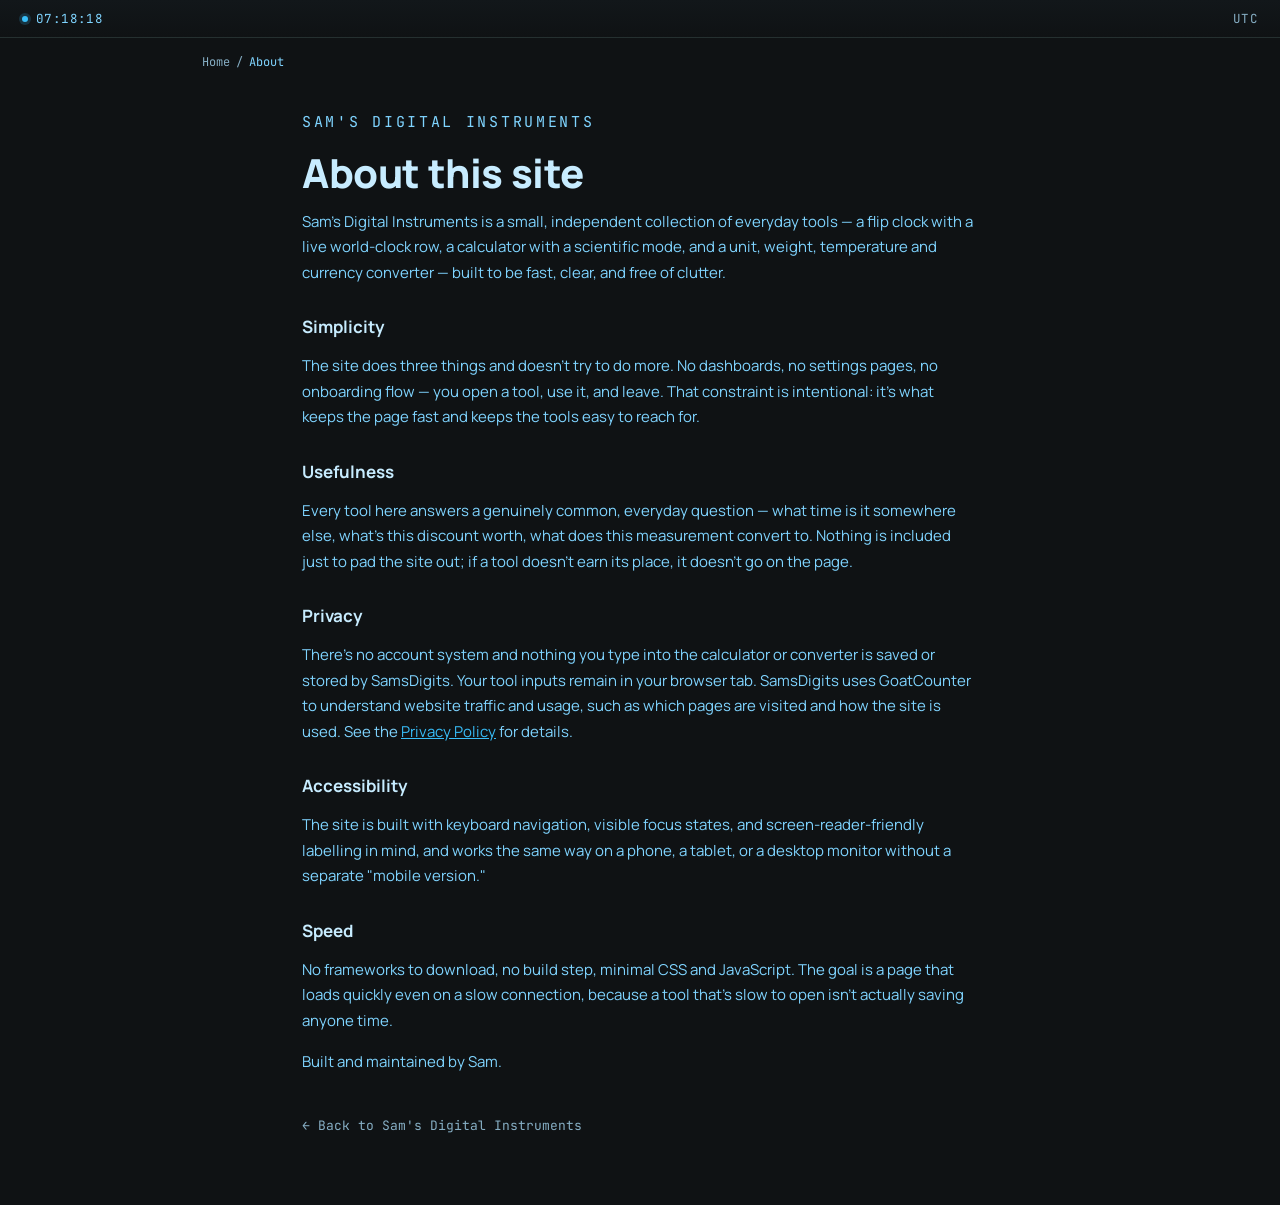
==== about.html @ b217ac49 "Add SamsDigits Digital Instruments production site" ====
<!DOCTYPE html>
<html lang="en">
<head>
<script data-goatcounter="https://samsdigits.goatcounter.com/count"
        async src="//gc.zgo.at/count.js"></script>

<script>
  window.dataLayer = window.dataLayer || [];
</script>
<meta charset="UTF-8">
<meta name="viewport" content="width=device-width, initial-scale=1.0">
<title>About — Sam's Digital Instruments</title>
<meta name="description" content="About Sam's Digital Instruments — a free, privacy-friendly clock, calculator, and converter, and the design philosophy behind it.">
<meta name="robots" content="index, follow">
<link rel="canonical" href="https://samsdigitalinstruments.pages.dev/about.html">
<link rel="preconnect" href="https://fonts.googleapis.com">
<link href="https://fonts.googleapis.com/css2?family=JetBrains+Mono:wght@400;500;700&family=Manrope:wght@400;500;600;700;800&display=swap" rel="stylesheet">
<link rel="stylesheet" href="styles.css">
</head>
<body>
  <div class="statusbar">
    <div class="live"><span class="dot"></span><span id="statusTime">--:--:--</span></div>
    <div id="statusZone">local time</div>
  </div>
  <nav class="breadcrumb"><a href="index.html">Home</a><span class="sep">/</span><span class="current">About</span></nav>

  <div class="page-wrap">
    <p class="wordmark">Sam's Digital Instruments</p>
    <h1>About this site</h1>
    <p>Sam's Digital Instruments is a small, independent collection of everyday tools — a flip clock with a live world-clock row, a calculator with a scientific mode, and a unit, weight, temperature and currency converter — built to be fast, clear, and free of clutter.</p>

    <h2>Simplicity</h2>
    <p>The site does three things and doesn't try to do more. No dashboards, no settings pages, no onboarding flow — you open a tool, use it, and leave. That constraint is intentional: it's what keeps the page fast and keeps the tools easy to reach for.</p>

    <h2>Usefulness</h2>
    <p>Every tool here answers a genuinely common, everyday question — what time is it somewhere else, what's this discount worth, what does this measurement convert to. Nothing is included just to pad the site out; if a tool doesn't earn its place, it doesn't go on the page.</p>

    <h2>Privacy</h2>
    <p>There's no account system and nothing you type into the calculator or converter is saved or stored by SamsDigits. Your tool inputs remain in your browser tab. SamsDigits uses GoatCounter to understand website traffic and usage, such as which pages are visited and how the site is used. See the <a href="privacy.html">Privacy Policy</a> for details.</p>

    <h2>Accessibility</h2>
    <p>The site is built with keyboard navigation, visible focus states, and screen-reader-friendly labelling in mind, and works the same way on a phone, a tablet, or a desktop monitor without a separate "mobile version."</p>

    <h2>Speed</h2>
    <p>No frameworks to download, no build step, minimal CSS and JavaScript. The goal is a page that loads quickly even on a slow connection, because a tool that's slow to open isn't actually saving anyone time.</p>

    <p>Built and maintained by Sam.</p>
    <a class="back" href="index.html">← Back to Sam's Digital Instruments</a>
  </div>

<script>
function pad(n){ return n.toString().padStart(2,'0'); }
function updateStatus(){
  const now = new Date();
  document.getElementById('statusTime').textContent = `${pad(now.getHours())}:${pad(now.getMinutes())}:${pad(now.getSeconds())}`;
  try{ document.getElementById('statusZone').textContent = Intl.DateTimeFormat().resolvedOptions().timeZone; }catch(e){}
}
setInterval(updateStatus, 1000);
updateStatus();
</script>
</body>
</html>
---- styles.css ----
/* Sam's Digital Instruments — shared styles across all pages */
:root{
  --bg: #0f1214;
  --panel: #161b1c;
  --panel-2: #1c2324;
  --panel-3: #222a2b;
  --line: #253030;
  --text: #7FD4FF;
  --text-strong: #C7ECFF;
  --text-dim: #86AEC4;
  --accent: #38BDF8;
  --accent-ink: #041c2b;
  --mono: 'JetBrains Mono', monospace;
  --sans: 'Manrope', sans-serif;
}
*{ box-sizing:border-box; }
html,body{
  margin:0; padding:0; background:var(--bg); color:var(--text);
  font-family:var(--sans); -webkit-font-smoothing:antialiased;
}
body{ min-height:100vh; display:flex; flex-direction:column; }
a{ color:var(--accent); }
a:focus-visible, button:focus-visible, select:focus-visible, input:focus-visible{
  outline:2px solid var(--accent); outline-offset:2px;
}

/* ---- status bar ---- */
.statusbar{
  display:flex; align-items:center; justify-content:space-between;
  padding:10px 22px; border-bottom:1px solid var(--line);
  background:linear-gradient(180deg, #12171a, #0f1214);
  font-family:var(--mono); font-size:12.5px; color:var(--text-dim);
  letter-spacing:.03em;
}
.statusbar .live{ display:flex; align-items:center; gap:8px; color:var(--text); }
.dot{ width:6px; height:6px; border-radius:50%; background:var(--accent);
  box-shadow:0 0 0 3px rgba(56,189,248,0.18); animation:pulse 2s infinite ease-in-out; }
@keyframes pulse{ 0%,100%{opacity:1;} 50%{opacity:.35;} }

/* ---- breadcrumb ---- */
.breadcrumb{
  max-width:920px; margin:0 auto; width:100%; padding:16px 22px 0;
  font-family:var(--mono); font-size:12px; color:var(--text-dim);
}
.breadcrumb a{ color:var(--text-dim); text-decoration:none; }
.breadcrumb a:hover{ color:var(--text-strong); text-decoration:underline; }
.breadcrumb .sep{ margin:0 6px; }
.breadcrumb .current{ color:var(--text); }

/* ---- header / hero ---- */
header.hero{ padding:24px 22px 18px; max-width:920px; margin:0 auto; width:100%; }
.wordmark{ font-family:var(--mono); font-size:13px; letter-spacing:.18em; color:var(--accent); text-transform:uppercase; margin:0 0 10px; }
h1{ font-family:var(--sans); font-weight:800; font-size:clamp(26px,4.2vw,40px); margin:0 0 8px; line-height:1.05; letter-spacing:-0.01em; color:var(--text-strong); }
.sub{ color:var(--text); font-size:15px; max-width:60ch; line-height:1.5; margin:0; }

main{ flex:1; max-width:920px; margin:0 auto; padding:10px 22px 60px; width:100%;
      display:flex; flex-direction:column; gap:28px; }

.section-label{ font-family:var(--mono); font-size:12px; font-weight:400; letter-spacing:.14em; text-transform:uppercase; color:var(--text-dim); margin:0 0 12px; }

.panel{ background:var(--panel); border:1px solid var(--line); border-radius:16px; padding:26px; }

.prose{ max-width:760px; }
.prose p{ color:var(--text); font-size:14.5px; line-height:1.75; margin:0 0 14px; }
.prose p:last-child{ margin-bottom:0; }

.info-block{ max-width:760px; margin-top:16px; }
.info-block p{ color:var(--text); font-size:14px; line-height:1.65; margin:0 0 10px; }
.info-block p:last-child{ margin-bottom:0; }

/* ---- directory / featured tool cards (homepage) ---- */
.tool-directory{ display:grid; grid-template-columns:repeat(auto-fit,minmax(240px,1fr)); gap:18px; }
.tool-card{
  background:var(--panel); border:1px solid var(--line); border-radius:16px;
  padding:22px; display:flex; flex-direction:column; gap:10px; text-decoration:none;
  transition:border-color .15s ease;
}
.tool-card:hover{ border-color:var(--accent); }
.tool-card .cat{ font-family:var(--mono); font-size:11px; letter-spacing:.08em; text-transform:uppercase; color:var(--accent); }
.tool-card h2{ color:var(--text-strong); font-size:19px; margin:0; }
.tool-card p{ color:var(--text); font-size:14px; line-height:1.6; margin:0; }
.tool-card .go{ color:var(--text-dim); font-family:var(--mono); font-size:12.5px; margin-top:4px; }

.categories{ display:flex; flex-wrap:wrap; gap:10px; }
.category-tag{
  background:var(--panel-2); border:1px solid var(--line); color:var(--text);
  font-family:var(--mono); font-size:12px; padding:7px 14px; border-radius:20px;
}

.related-tools{ display:flex; flex-wrap:wrap; gap:10px; }
.related-tools a{
  background:var(--panel-2); border:1px solid var(--line); color:var(--text-strong);
  font-family:var(--sans); font-weight:600; font-size:13.5px; padding:10px 16px;
  border-radius:10px; text-decoration:none;
}
.related-tools a:hover{ border-color:var(--accent); }

/* ---- generic form controls ---- */
select, input[type=number]{
  background:var(--panel-2); border:1px solid var(--line); color:var(--text-strong);
  font-family:var(--sans); font-size:14px; font-weight:600; padding:10px 12px; border-radius:9px;
  outline:none; transition:border-color .15s ease; width:100%;
}
select:focus, input:focus{ border-color:var(--accent); }
label{ display:block; font-size:12px; color:var(--text); font-weight:600; margin-bottom:6px; text-transform:uppercase; letter-spacing:.04em; }
.field{ display:flex; flex-direction:column; }
button.action{
  appearance:none; border:1px solid var(--accent); background:var(--accent);
  color:var(--accent-ink); font-weight:700; font-size:14px; padding:11px 18px; border-radius:9px;
  cursor:pointer; transition:filter .15s ease;
}
button.action:hover{ filter:brightness(1.08); }

.mode-toggle{ display:flex; justify-content:center; gap:8px; margin-bottom:18px; }
.mode-btn{
  background:var(--panel-2); border:1px solid var(--line); color:var(--text-dim);
  font-family:var(--mono); font-size:12.5px; font-weight:600; letter-spacing:.04em;
  padding:7px 16px; border-radius:20px; cursor:pointer;
}
.mode-btn.active{ color:var(--accent-ink); background:var(--accent); border-color:var(--accent); }

/* ---- flip clock ---- */
.flip-clock{ display:flex; align-items:center; justify-content:center; gap:8px; flex-wrap:wrap; padding:6px 0 4px; }
.flip-group{ display:flex; gap:6px; }
.flip-sep{ font-family:var(--mono); font-weight:700; font-size:clamp(28px,7vw,54px); color:var(--text-dim); padding:0 2px; align-self:center; }
.flip-unit{ perspective:320px; width:clamp(38px,9vw,64px); height:clamp(52px,13vw,88px); }
.flip-card{ position:relative; width:100%; height:100%; transform-style:preserve-3d; transition:transform .5s cubic-bezier(.45,0,.2,1); }
.flip-card.flip{ transform:rotateX(-180deg); }
.flip-face{
  position:absolute; inset:0; backface-visibility:hidden; border-radius:8px;
  background:var(--panel-2); border:1px solid var(--line);
  display:flex; align-items:center; justify-content:center;
  font-family:var(--mono); font-weight:700; color:var(--text-strong);
  font-size:clamp(24px,6vw,44px);
}
.flip-face.front{ transform:rotateX(0deg); }
.flip-face.back{ transform:rotateX(180deg); }
.flip-face::after{ content:''; position:absolute; left:0; right:0; top:50%; height:1px; background:rgba(0,0,0,.45); }
.flip-date{ text-align:center; color:var(--text-dim); font-size:13px; margin-top:16px; font-family:var(--mono); }
.ampm{
  align-self:center; font-family:var(--mono); font-weight:700; font-size:clamp(14px,3vw,18px);
  color:var(--text-strong); background:var(--panel-2); border:1px solid var(--line);
  border-radius:8px; padding:6px 10px; margin-left:6px;
}
.clock-grid{ display:grid; grid-template-columns:repeat(4,1fr); gap:12px; margin-top:26px; }
@media (max-width:640px){ .clock-grid{ grid-template-columns:repeat(2,1fr); } }
.clock-card{ background:var(--panel-2); border:1px solid var(--line); border-radius:12px; padding:18px; }
.clock-card .city{ font-size:13px; color:var(--text); font-weight:700; text-transform:uppercase; letter-spacing:.06em; margin-bottom:8px; }
.clock-card .time{ font-family:var(--mono); font-size:26px; font-weight:600; color:var(--text-strong); }
.clock-card .diff{ font-family:var(--mono); font-size:12px; color:var(--accent); margin-top:6px; }
.add-row{ margin-top:20px; display:flex; gap:10px; flex-wrap:wrap; align-items:center; }

/* ---- calculator ---- */
.aspect-916{ width:100%; max-width:360px; aspect-ratio:9/16; display:flex; flex-direction:column; overflow:hidden; padding:18px; }
.calc-display{ background:var(--panel-2); border:1px solid var(--line); border-radius:12px; padding:14px 16px; margin-bottom:12px; text-align:right; flex-shrink:0; }
.calc-expr{ font-family:var(--mono); font-size:13px; color:var(--text-dim); min-height:16px; overflow:hidden; text-overflow:ellipsis; white-space:nowrap; }
.calc-result{ font-family:var(--mono); font-size:clamp(26px,6vw,32px); font-weight:700; color:var(--text-strong); overflow:hidden; text-overflow:ellipsis; white-space:nowrap; }
.calc-sci-row{ display:flex; gap:6px; overflow-x:auto; padding-bottom:8px; margin-bottom:8px; flex-shrink:0; }
.calc-sci-row button{
  flex:0 0 auto; background:var(--panel-3); border:1px solid var(--line); color:var(--text);
  font-family:var(--mono); font-size:12px; font-weight:600; padding:8px 10px; border-radius:8px; cursor:pointer;
}
.calc-sci-row button:hover{ border-color:var(--accent); color:var(--text-strong); }
.calc-grid{ display:grid; grid-template-columns:repeat(4,1fr); gap:8px; flex:1; min-height:0; }
.calc-grid button{
  background:var(--panel-2); border:1px solid var(--line); color:var(--text-strong);
  font-family:var(--sans); font-weight:700; font-size:clamp(15px,3.6vw,19px);
  border-radius:10px; cursor:pointer; transition:filter .12s ease, transform .05s ease;
}
.calc-grid button:active{ transform:scale(0.95); }
.calc-grid button.op{ background:var(--accent); color:var(--accent-ink); border-color:var(--accent); }
.calc-grid button.op:hover{ filter:brightness(1.08); }
.calc-grid button.fn{ color:var(--text); }

/* ---- converter ---- */
.subtabs{ display:flex; gap:6px; margin-bottom:14px; flex-wrap:wrap; flex-shrink:0; }
.subtab{
  background:var(--panel-2); border:1px solid var(--line); color:var(--text);
  font-family:var(--sans); font-size:12px; font-weight:600; padding:7px 11px;
  border-radius:16px; cursor:pointer;
}
.subtab.active{ color:var(--accent-ink); background:var(--accent); border-color:var(--accent); }
.conv-col{ display:flex; flex-direction:column; gap:14px; }
.swap-btn{
  align-self:center; background:var(--panel-2); border:1px solid var(--line); color:var(--accent);
  width:36px; height:36px; border-radius:50%; cursor:pointer; font-size:15px;
}
.conv-out{ margin-top:14px; font-family:var(--mono); font-size:clamp(20px,5vw,26px); font-weight:700; color:var(--text-strong); }
.conv-out .u{ color:var(--text-dim); font-size:13px; font-weight:400; margin-left:6px; }
.note{ margin-top:10px; font-size:11.5px; color:var(--text); line-height:1.4; }

/* ---- FAQ ---- */
.faq{ display:flex; flex-direction:column; gap:14px; }
.faq-item{ background:var(--panel); border:1px solid var(--line); border-radius:12px; padding:18px 22px; }
.faq-item h3, .faq-item h2{ color:var(--text-strong); font-size:15px; margin:0 0 8px; }
.faq-item p{ color:var(--text); font-size:14px; line-height:1.6; margin:0; }

/* ---- UPI support ---- */
.upi-support{ display:flex; flex-direction:column; align-items:center; gap:10px; margin-bottom:14px; }
.upi-qr{ width:220px; border-radius:10px; overflow:hidden; border:1px solid var(--line); }
.upi-qr img{ display:block; width:100%; height:auto; }
.coffee-btn{
  display:inline-flex; align-items:center; gap:8px; background:var(--panel-2);
  border:1px solid var(--line); color:var(--text-strong); font-family:var(--sans);
  font-weight:700; font-size:13px; padding:9px 16px; border-radius:20px;
  text-decoration:none; margin-bottom:14px;
}
.coffee-btn:hover{ border-color:var(--accent); }
.upi-id-copy{
  background:var(--panel-2); border:1px solid var(--line); color:var(--text-strong);
  font-family:var(--mono); font-size:12.5px; padding:8px 12px; border-radius:8px;
  cursor:pointer; display:inline-flex; align-items:center; gap:8px;
}
.upi-id-copy:hover{ border-color:var(--accent); }
.upi-hint{ font-size:11px; color:var(--text-dim); max-width:280px; text-align:center; }

/* ---- footer ---- */
footer{ border-top:1px solid var(--line); padding:26px 22px; text-align:center;
  font-size:12px; color:var(--text-dim); font-family:var(--mono); }
.footer-links{ display:flex; justify-content:center; gap:16px; flex-wrap:wrap; margin-bottom:12px; }
.footer-links a{ color:var(--text); text-decoration:none; }
.footer-links a:hover{ color:var(--text-strong); text-decoration:underline; }

/* ---- simple content pages (About / FAQ / Privacy / Terms) ---- */
.page-wrap{ max-width:720px; margin:0 auto; padding:40px 22px 70px; width:100%; flex:1; }
.page-wrap h2{ color:var(--text-strong); font-size:17px; margin:30px 0 10px; }
.page-wrap p{ color:var(--text); font-size:15px; line-height:1.7; margin-bottom:16px; }
.updated{ color:var(--text-dim); font-size:13px; font-family:var(--mono); margin-bottom:30px; }
.back{ display:inline-block; margin-top:26px; color:var(--text-dim); font-family:var(--mono); font-size:13px; text-decoration:none; }
.back:hover{ color:var(--text-strong); }
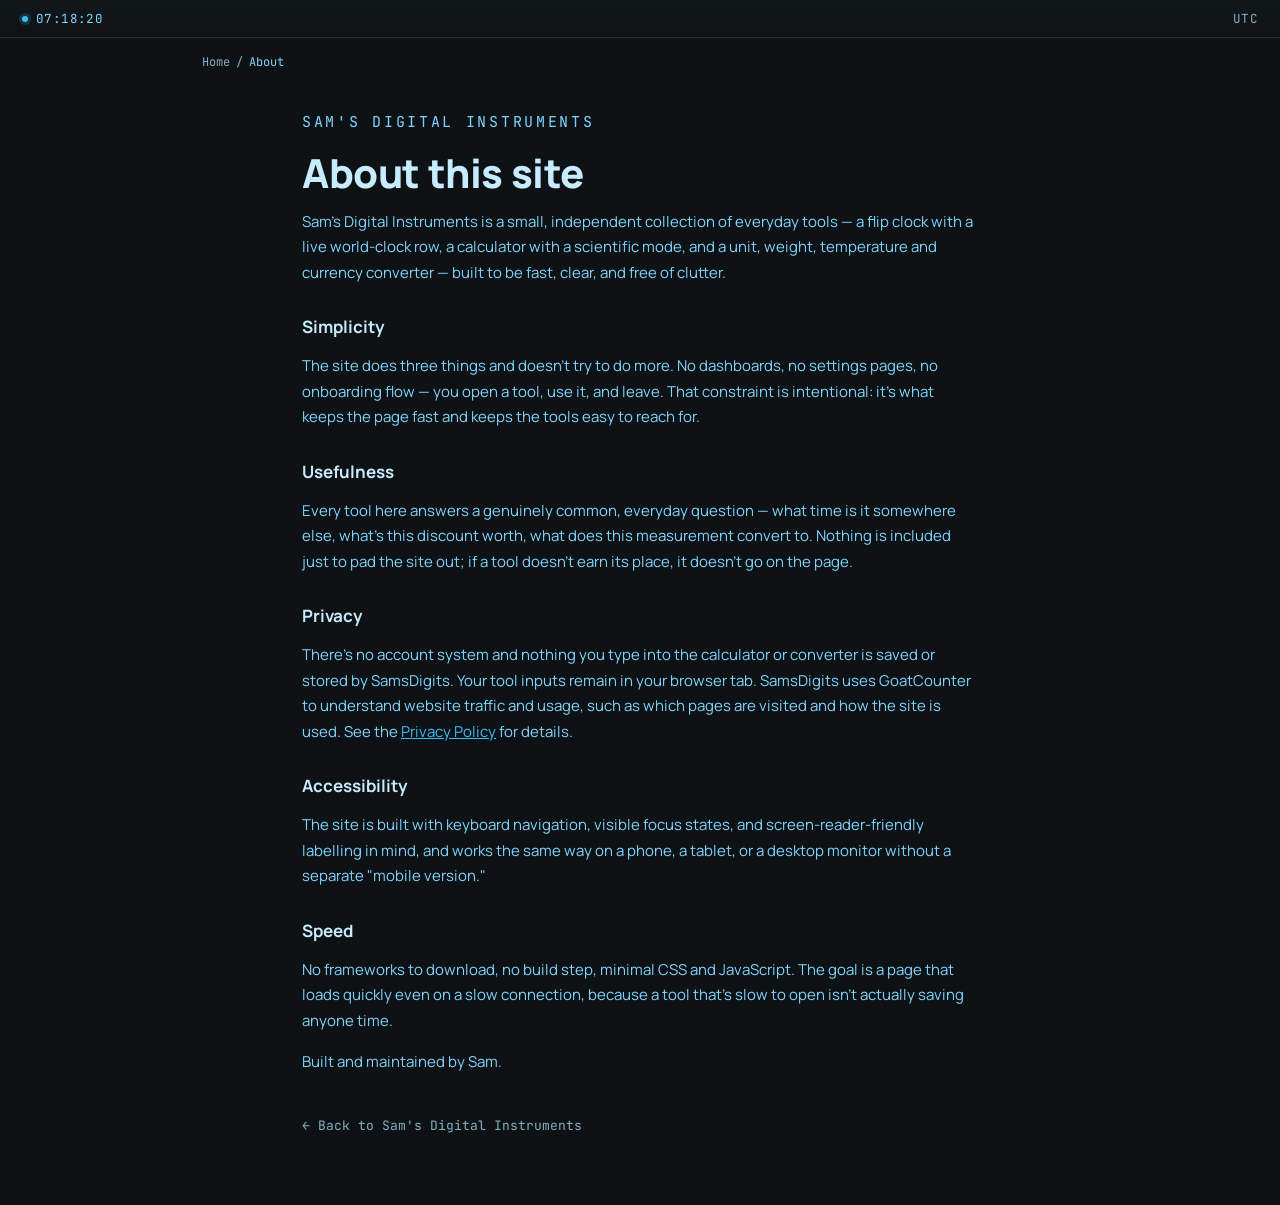
==== commit 14fd9e93: "Align canonical URLs and internal links" ====
--- a/about.html
+++ b/about.html
@@ -12,7 +12,7 @@
 <title>About — Sam's Digital Instruments</title>
 <meta name="description" content="About Sam's Digital Instruments — a free, privacy-friendly clock, calculator, and converter, and the design philosophy behind it.">
 <meta name="robots" content="index, follow">
-<link rel="canonical" href="https://samsdigitalinstruments.pages.dev/about.html">
+<link rel="canonical" href="https://samsdigitalinstruments.pages.dev/about">
 <link rel="preconnect" href="https://fonts.googleapis.com">
 <link href="https://fonts.googleapis.com/css2?family=JetBrains+Mono:wght@400;500;700&family=Manrope:wght@400;500;600;700;800&display=swap" rel="stylesheet">
 <link rel="stylesheet" href="styles.css">
@@ -22,7 +22,7 @@
     <div class="live"><span class="dot"></span><span id="statusTime">--:--:--</span></div>
     <div id="statusZone">local time</div>
   </div>
-  <nav class="breadcrumb"><a href="index.html">Home</a><span class="sep">/</span><span class="current">About</span></nav>
+  <nav class="breadcrumb"><a href="/">Home</a><span class="sep">/</span><span class="current">About</span></nav>
 
   <div class="page-wrap">
     <p class="wordmark">Sam's Digital Instruments</p>
@@ -36,7 +36,7 @@
     <p>Every tool here answers a genuinely common, everyday question — what time is it somewhere else, what's this discount worth, what does this measurement convert to. Nothing is included just to pad the site out; if a tool doesn't earn its place, it doesn't go on the page.</p>
 
     <h2>Privacy</h2>
-    <p>There's no account system and nothing you type into the calculator or converter is saved or stored by SamsDigits. Your tool inputs remain in your browser tab. SamsDigits uses GoatCounter to understand website traffic and usage, such as which pages are visited and how the site is used. See the <a href="privacy.html">Privacy Policy</a> for details.</p>
+    <p>There's no account system and nothing you type into the calculator or converter is saved or stored by SamsDigits. Your tool inputs remain in your browser tab. SamsDigits uses GoatCounter to understand website traffic and usage, such as which pages are visited and how the site is used. See the <a href="/privacy">Privacy Policy</a> for details.</p>
 
     <h2>Accessibility</h2>
     <p>The site is built with keyboard navigation, visible focus states, and screen-reader-friendly labelling in mind, and works the same way on a phone, a tablet, or a desktop monitor without a separate "mobile version."</p>
@@ -45,7 +45,7 @@
     <p>No frameworks to download, no build step, minimal CSS and JavaScript. The goal is a page that loads quickly even on a slow connection, because a tool that's slow to open isn't actually saving anyone time.</p>
 
     <p>Built and maintained by Sam.</p>
-    <a class="back" href="index.html">← Back to Sam's Digital Instruments</a>
+    <a class="back" href="/">← Back to Sam's Digital Instruments</a>
   </div>
 
 <script>
